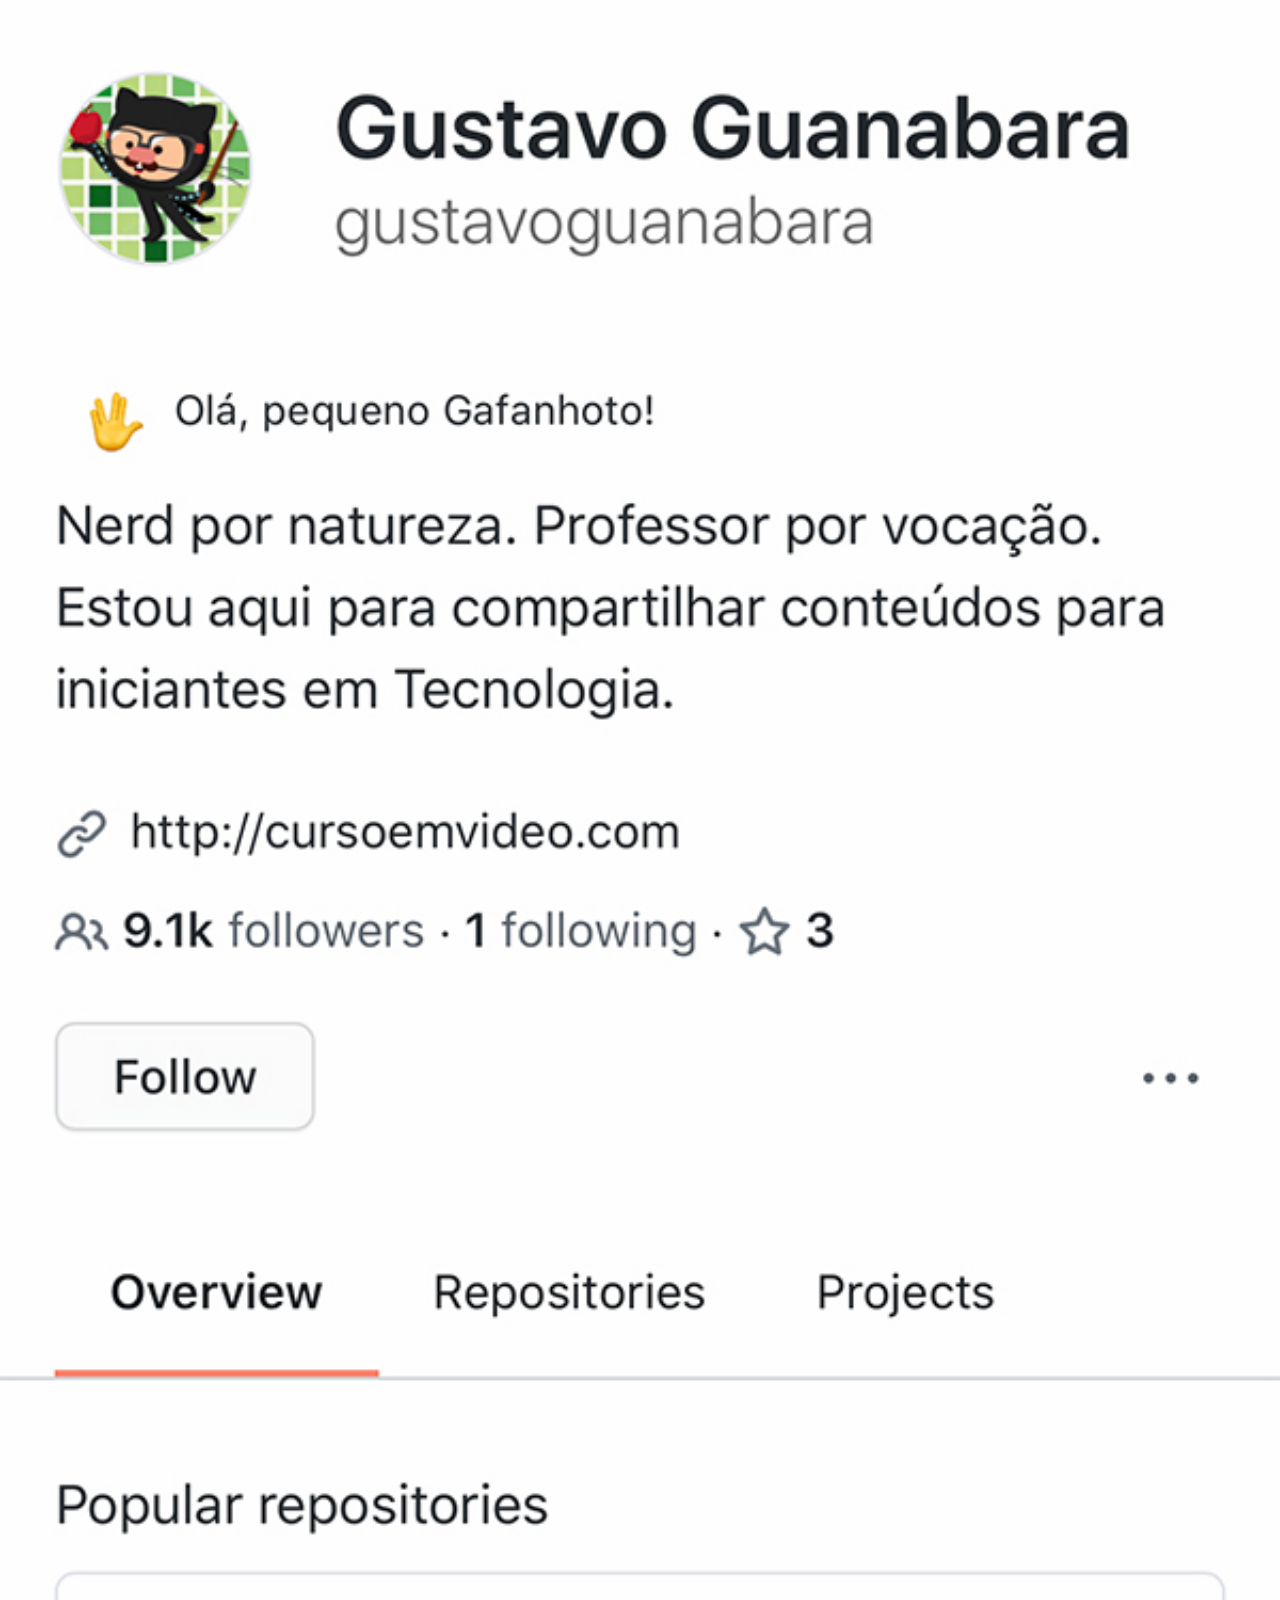
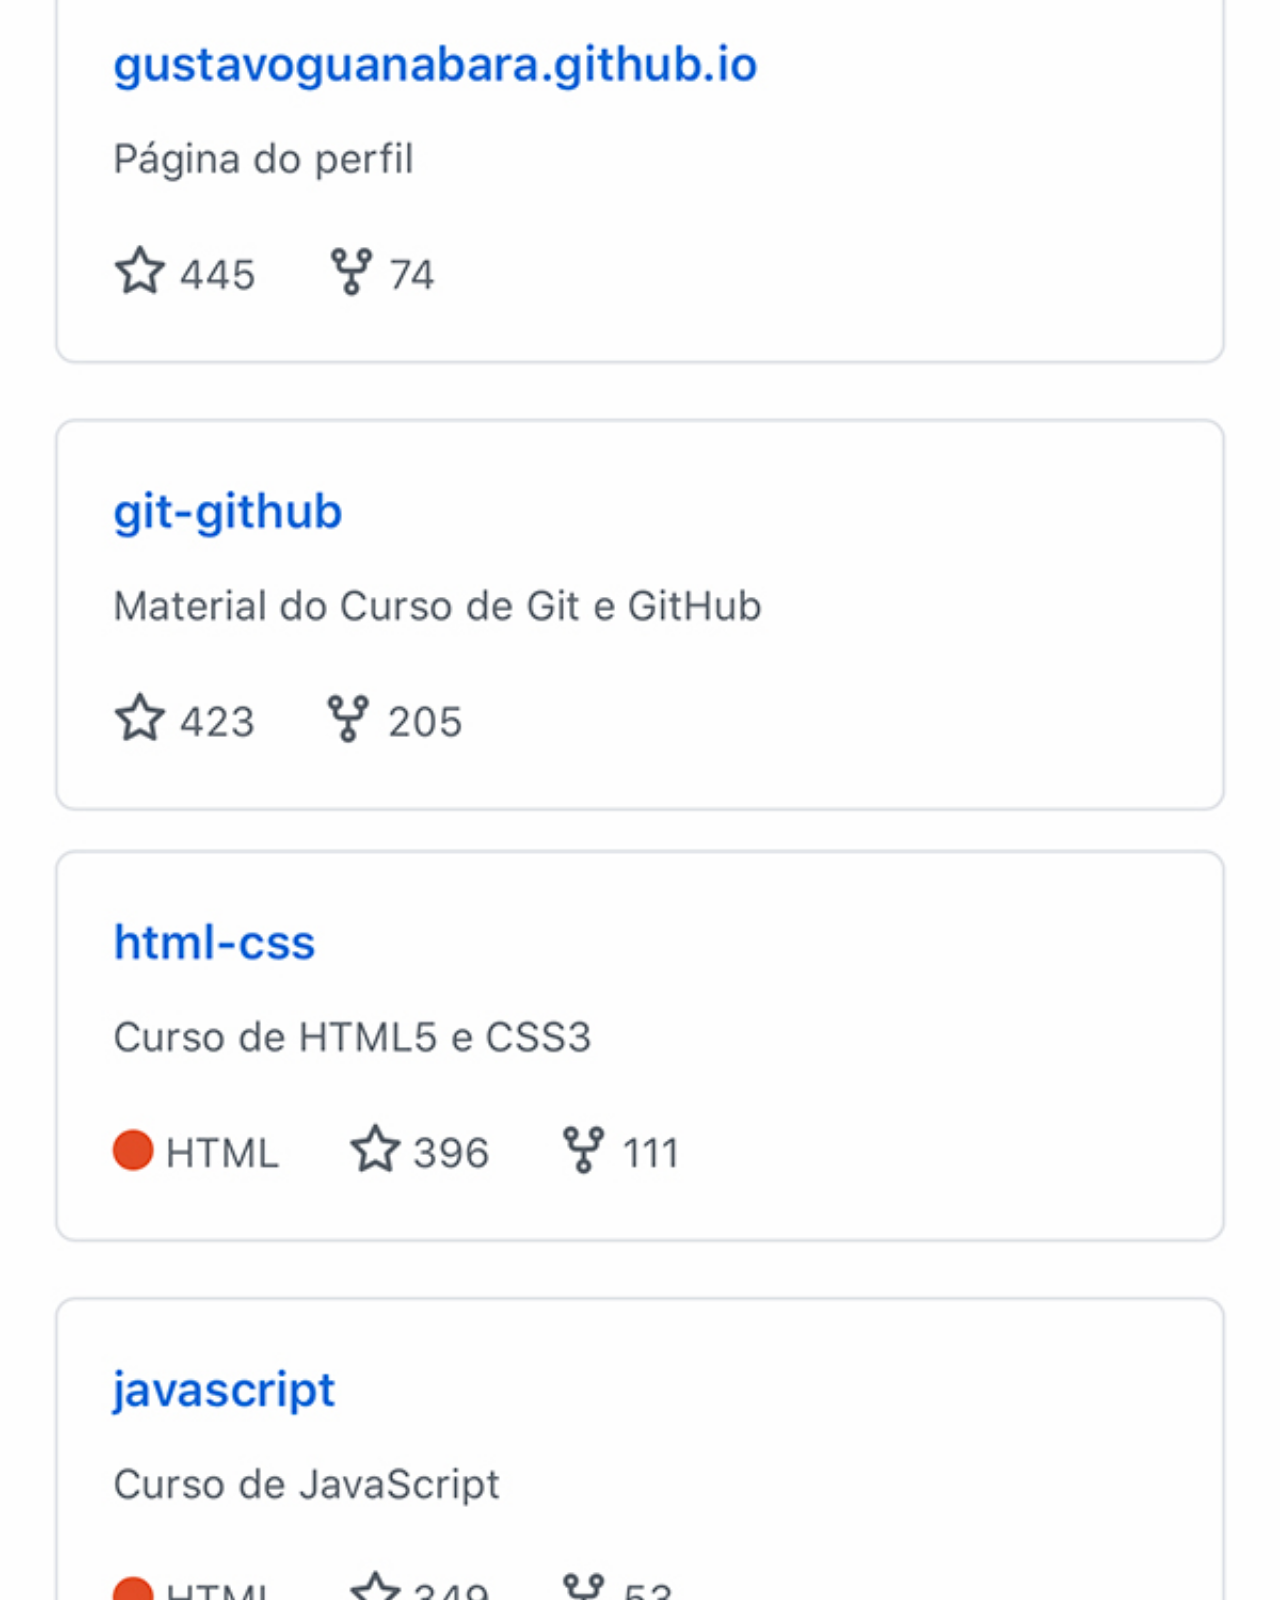
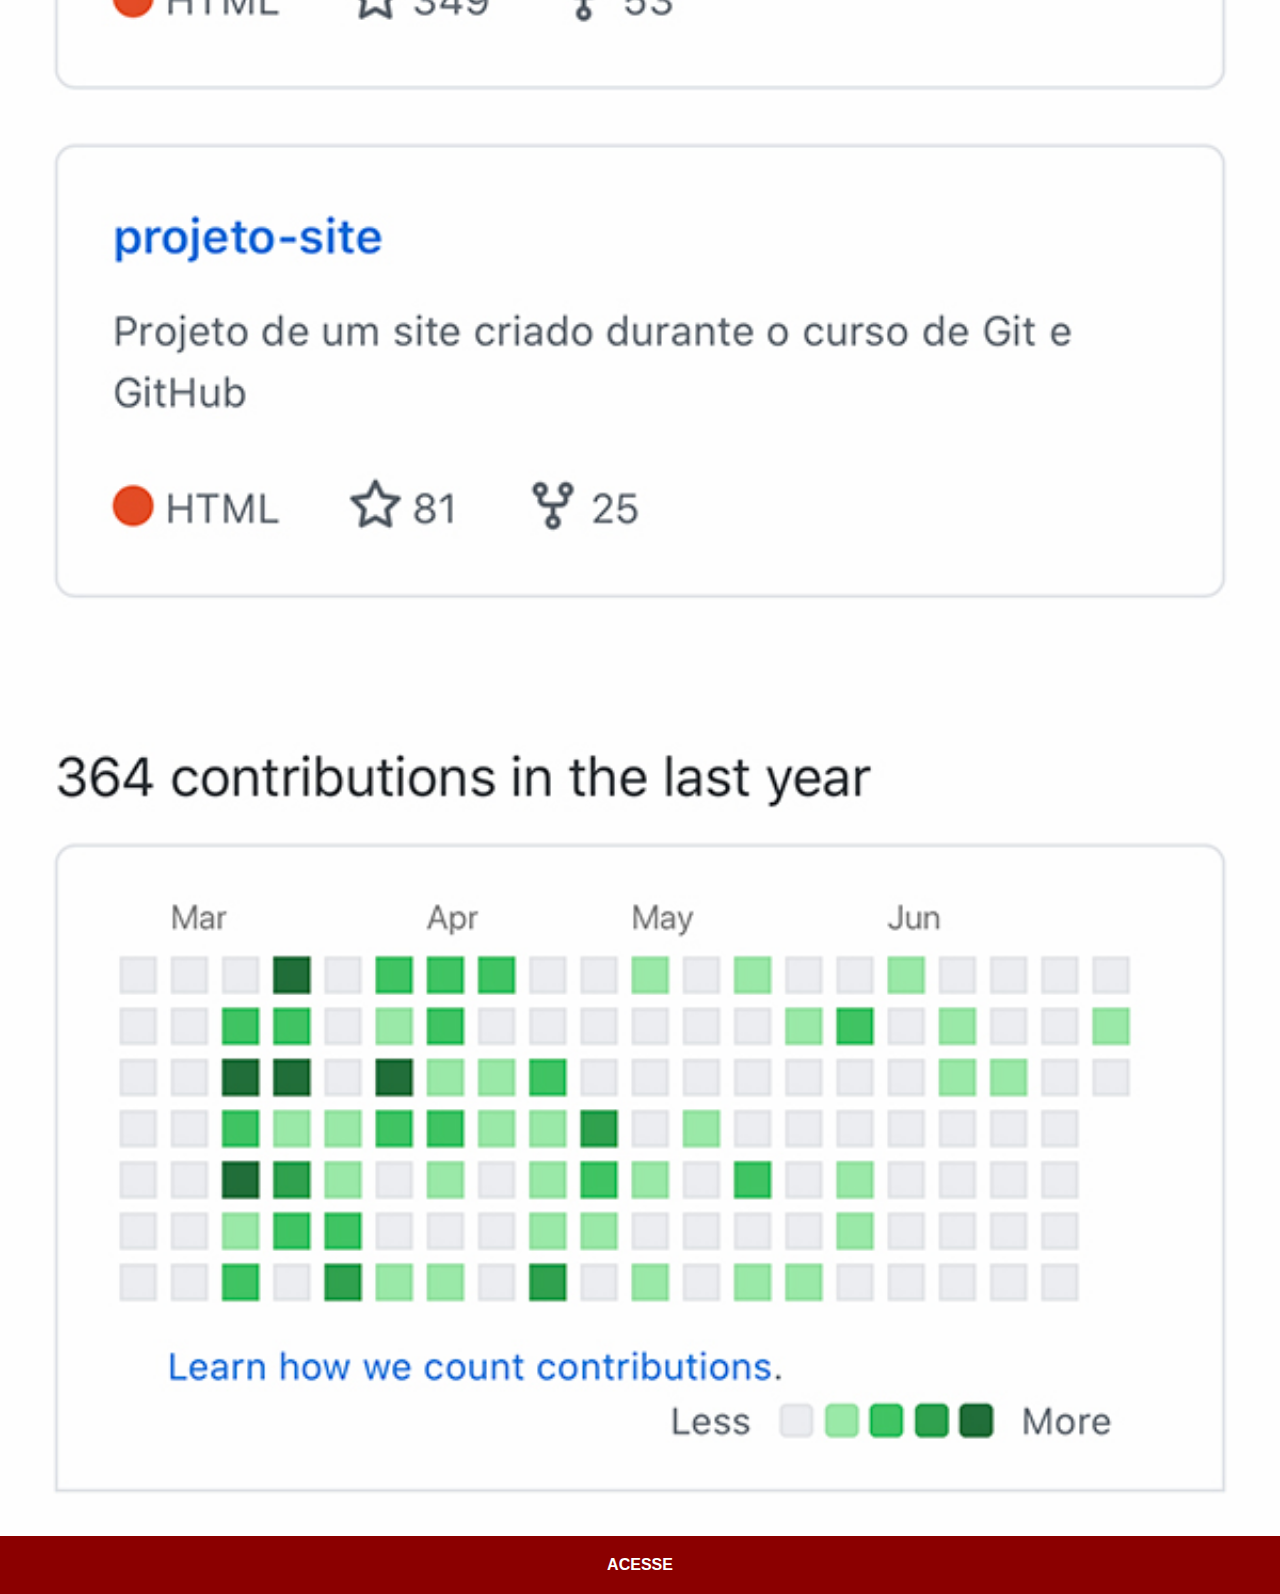
==== github.html @ e3f1bb58 "conclusão do projeto" ====
<!DOCTYPE html>
<html lang="pt-br">
<head>
    <meta charset="UTF-8">
    <meta name="viewport" content="width=device-width, initial-scale=1.0">
    <title>Github</title>
    <link rel="stylesheet" href="estilos/social.css">
</head>
<body>
    <img src="imagens/tela-github.jpg" alt="Github">
    <a href="https://github.com/gustavoguanabara/" target="_blank">ACESSE</a>
</body>
</html>
---- estilos/social.css ----
@charset "UTF-8";
* {
    margin: 0px;
    padding: 0px;
    font-family: Arial, Helvetica, sans-serif;
}

::-webkit-scrollbar {
    width: 0px;
    height: 0px;
}

img {
    width: 100vw;
}

a {
    display: block;
    background-color: darkred;
    padding: 20px;
    text-align: center;
    font-weight: bold;
    text-decoration: none;
    color: white;
}

a:hover {
    background-color: red;
}
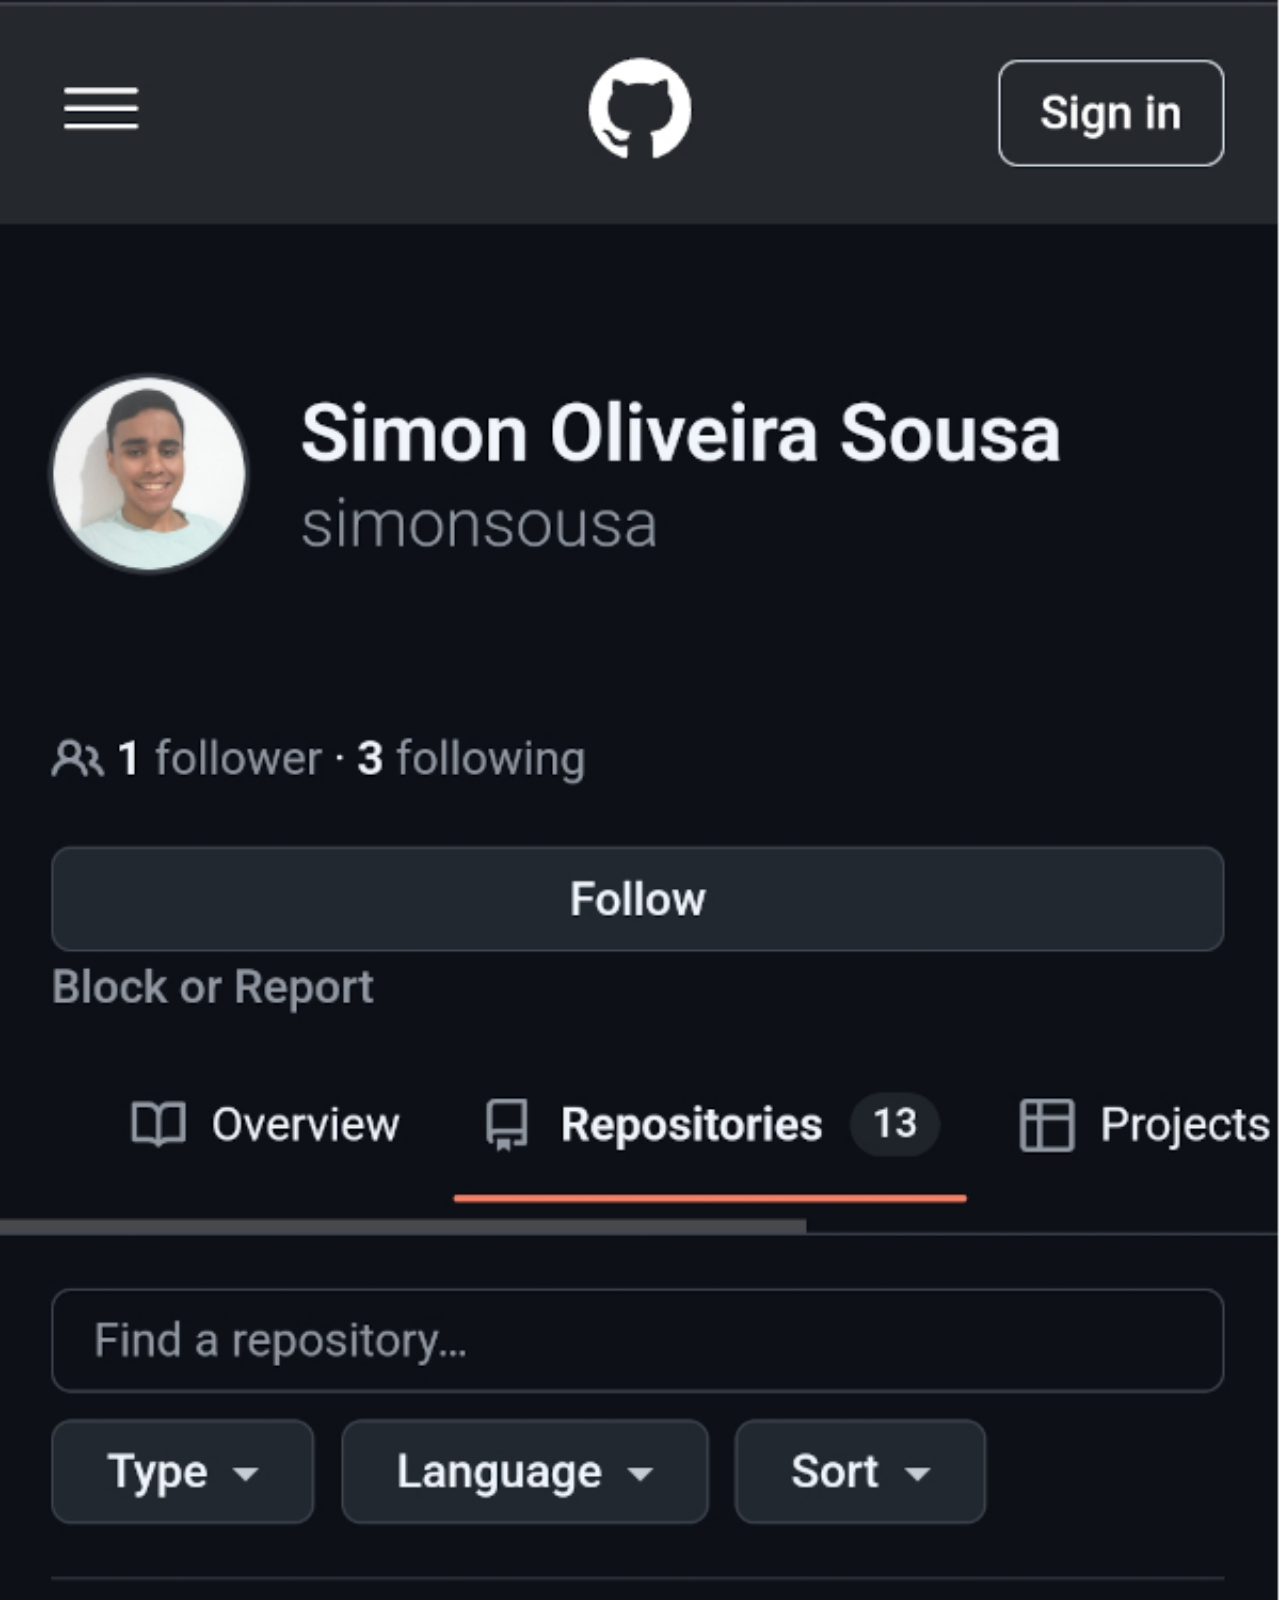
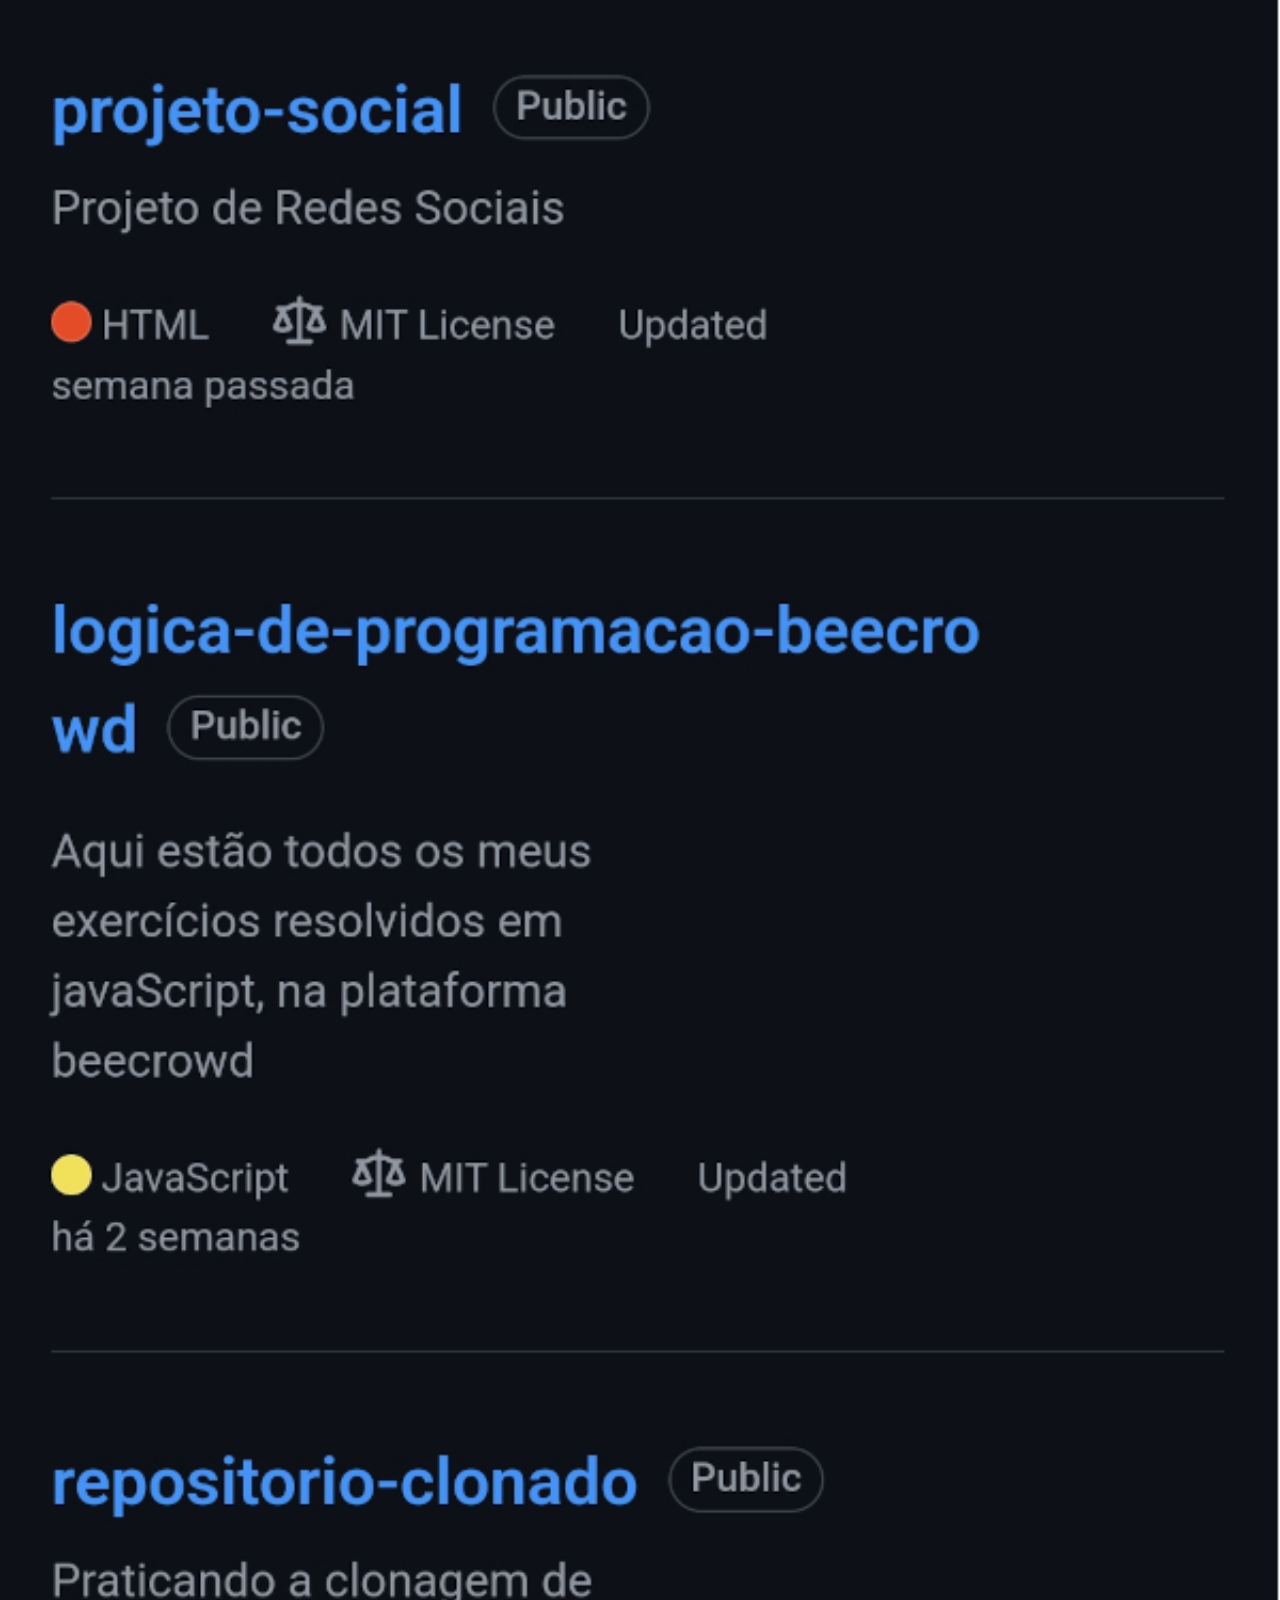
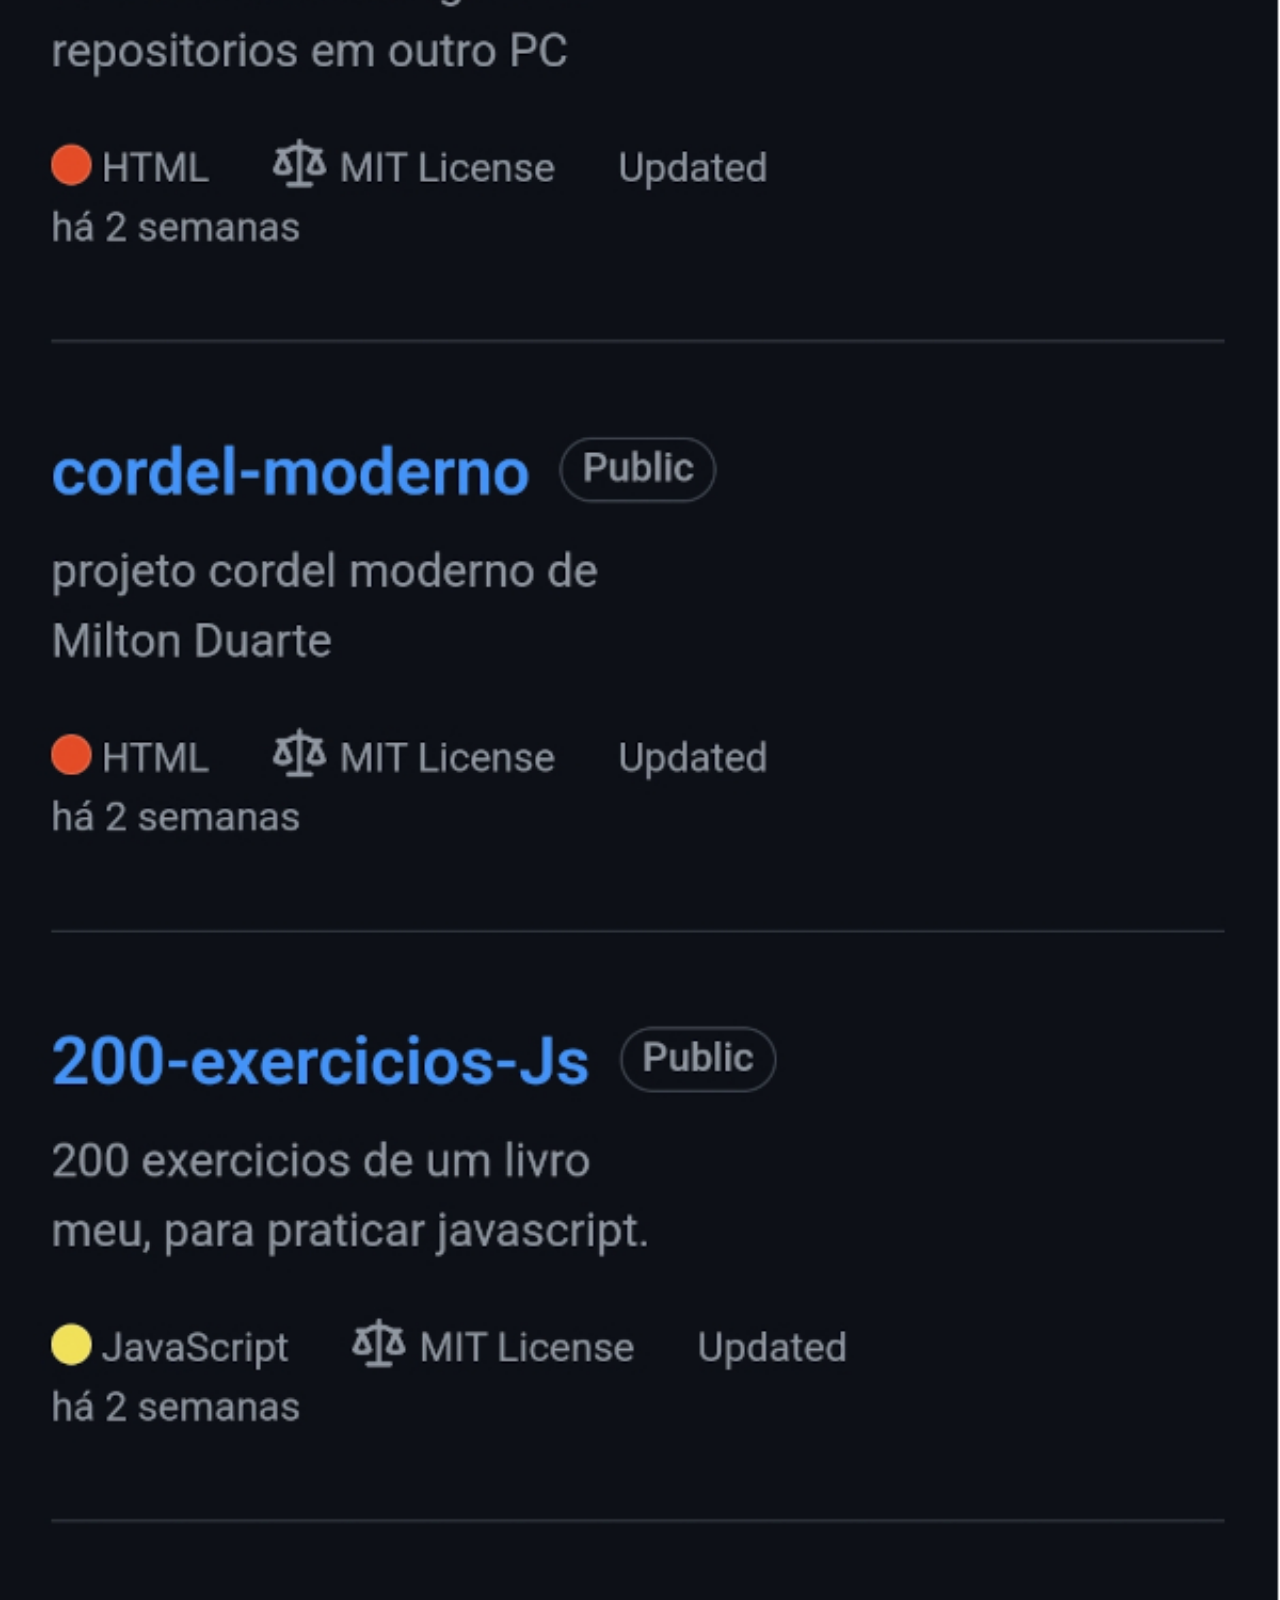
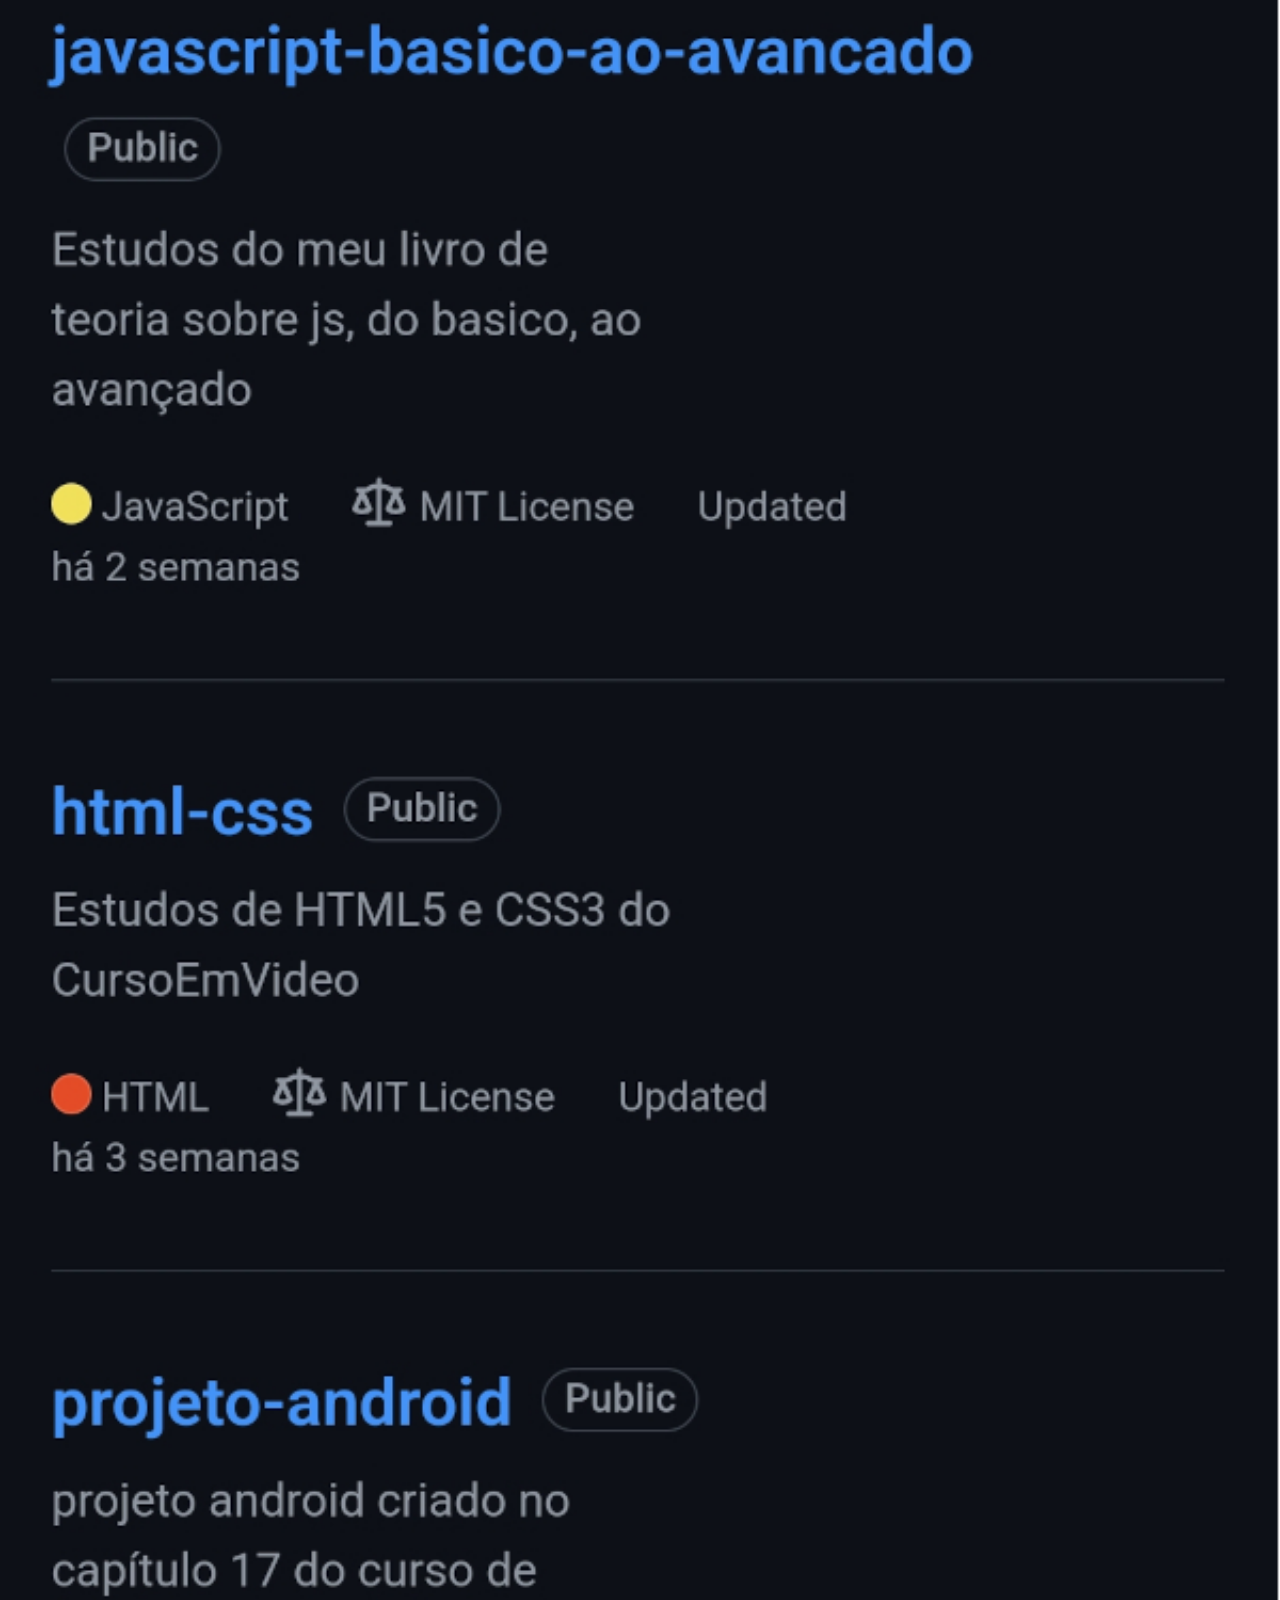
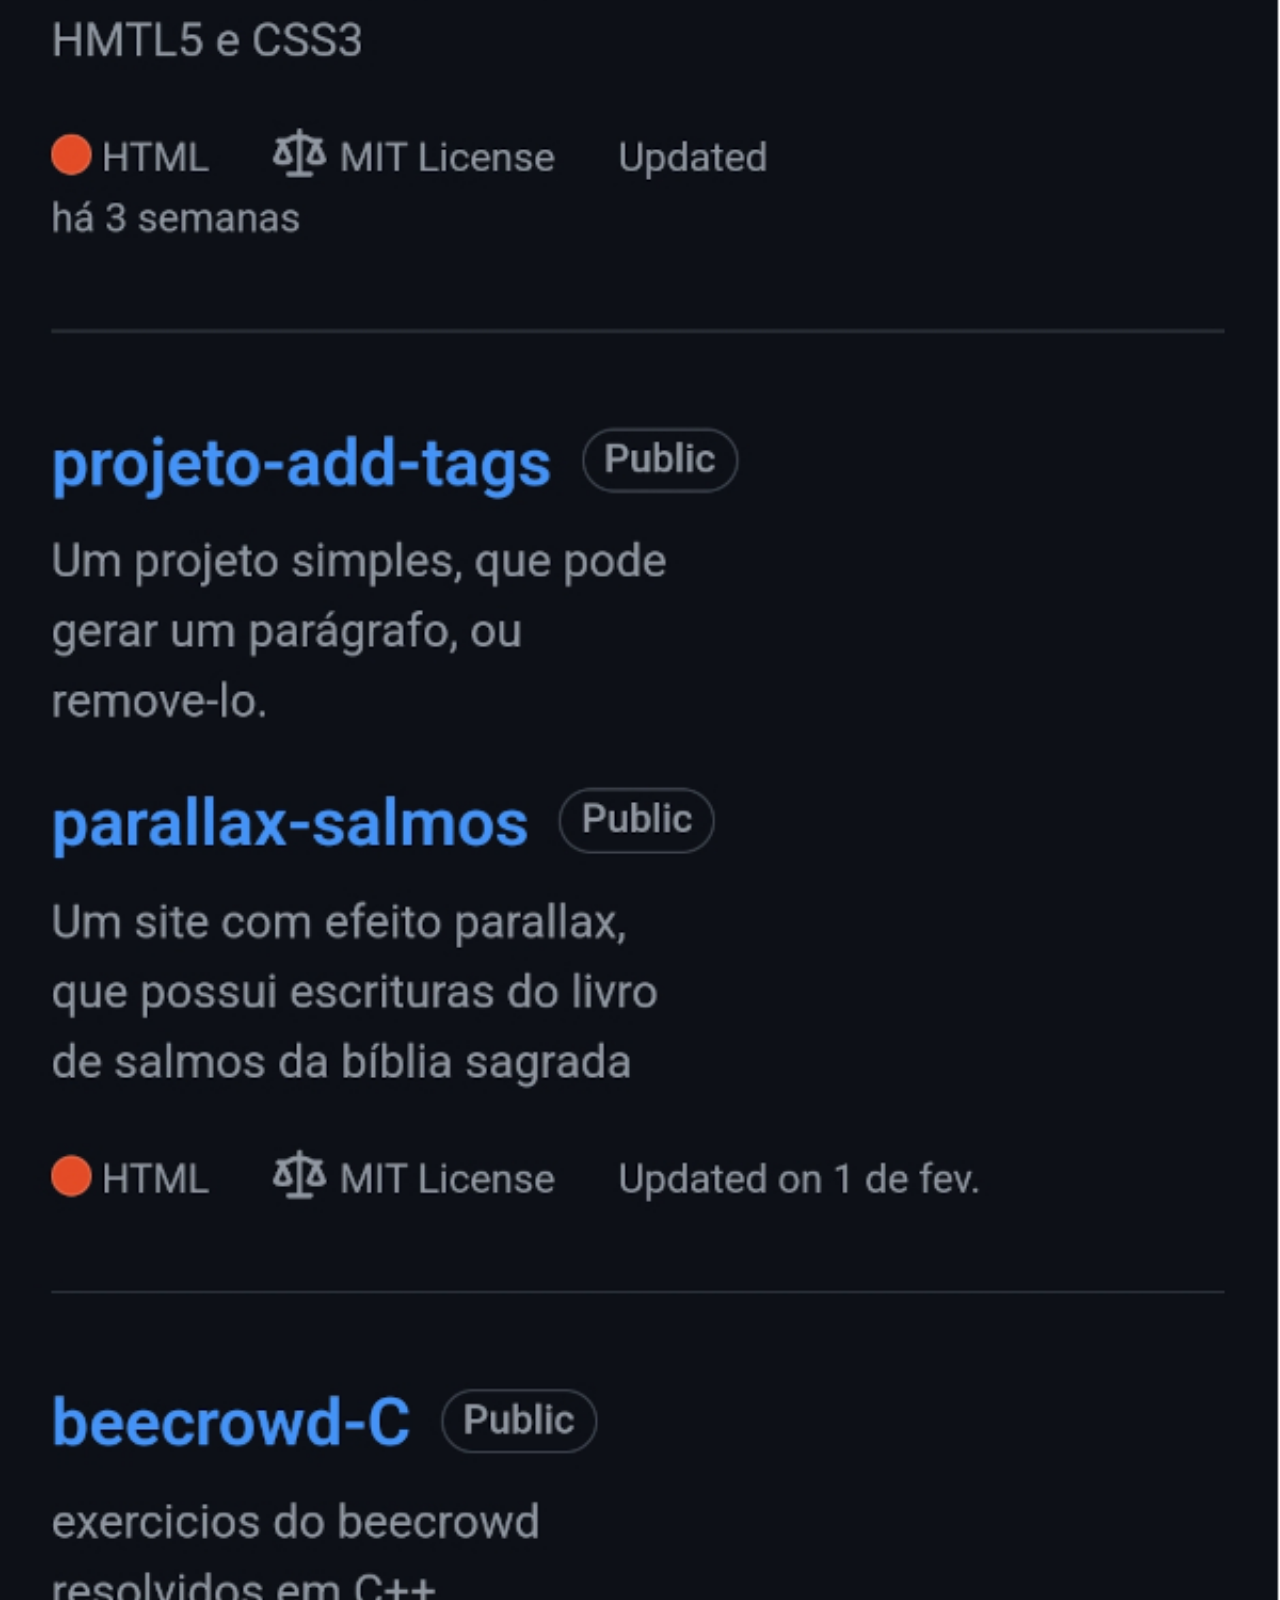
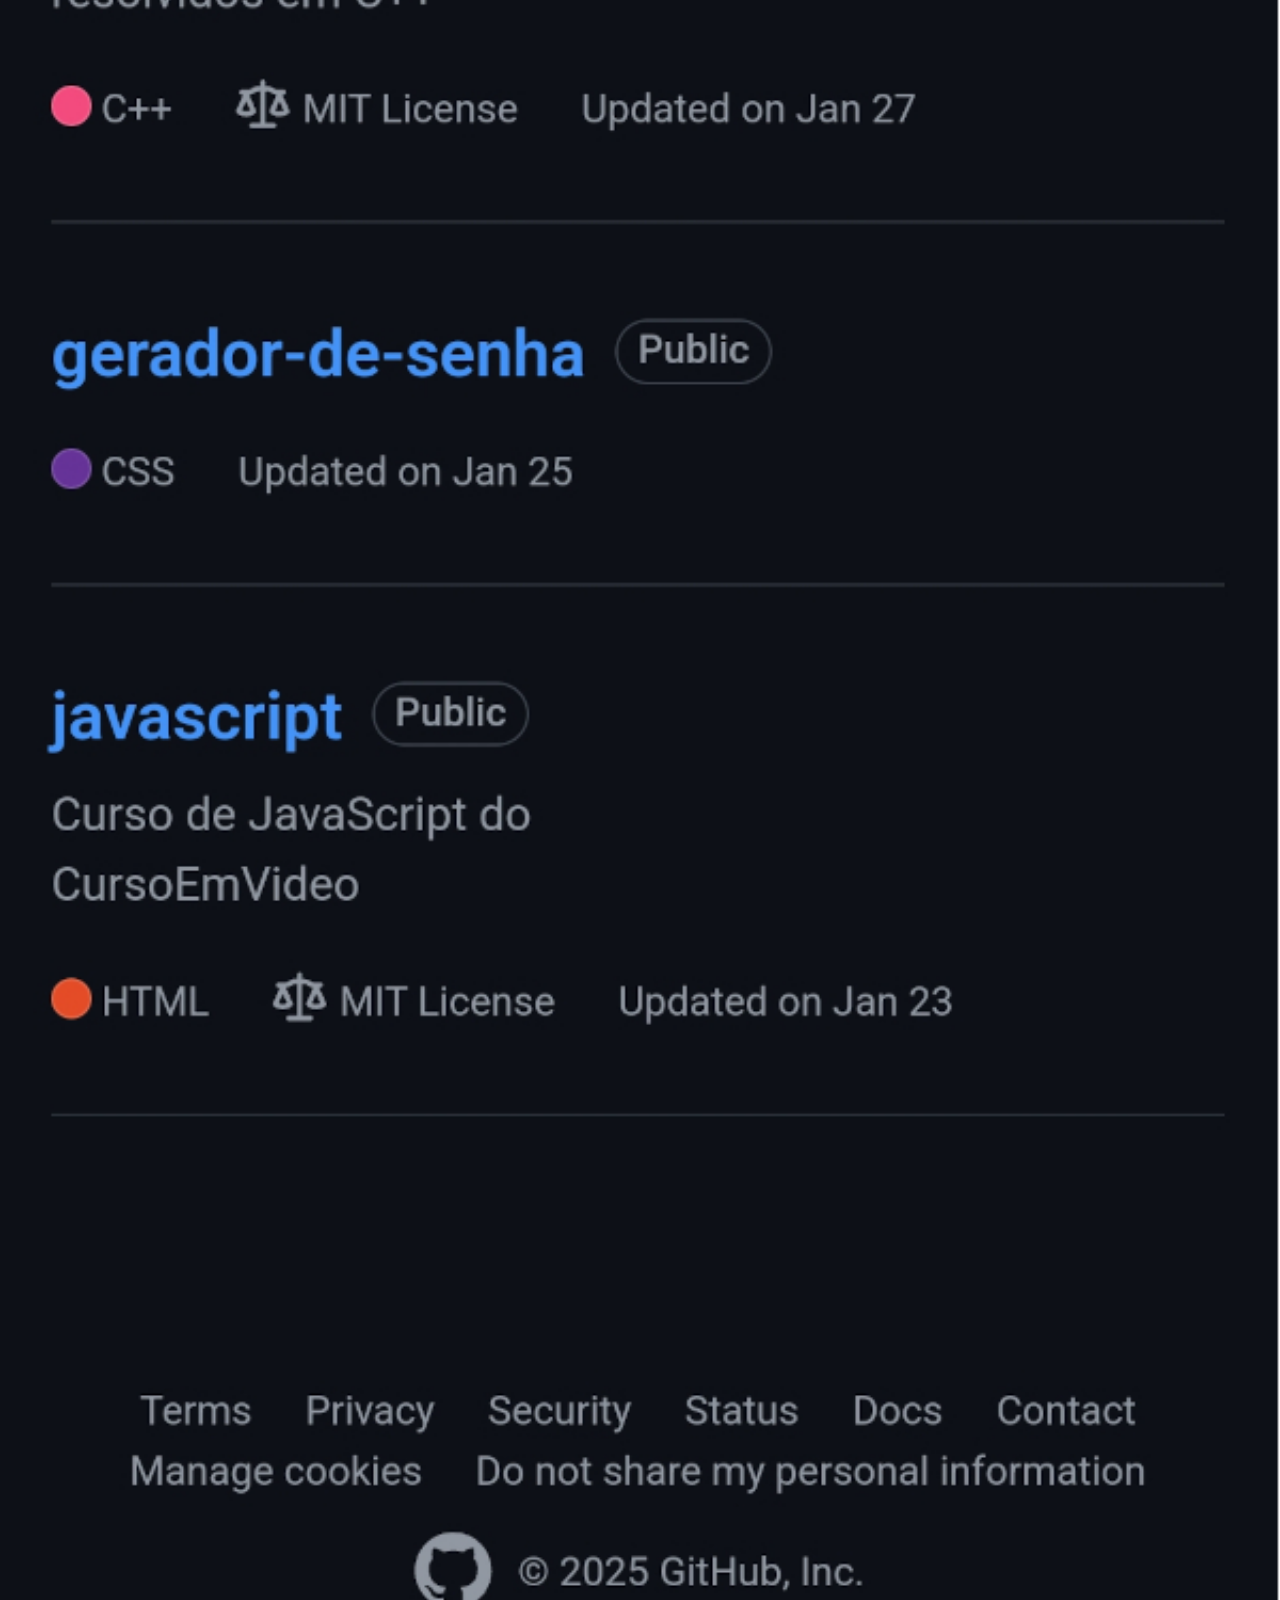
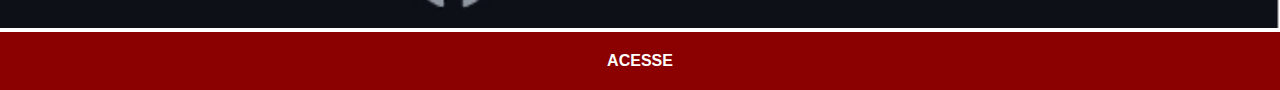
==== commit c85ca87a: "tentando fazer correções com o terminal" ====
--- a/github.html
+++ b/github.html
@@ -7,7 +7,7 @@
     <link rel="stylesheet" href="estilos/social.css">
 </head>
 <body>
-    <img src="imagens/tela-github.jpg" alt="Github">
-    <a href="https://github.com/gustavoguanabara/" target="_blank">ACESSE</a>
+    <img src="imagens/tela-github-simon.jpg" alt="Github">
+    <a href="https://github.com/simonsousa/" target="_blank">ACESSE</a>
 </body>
 </html>